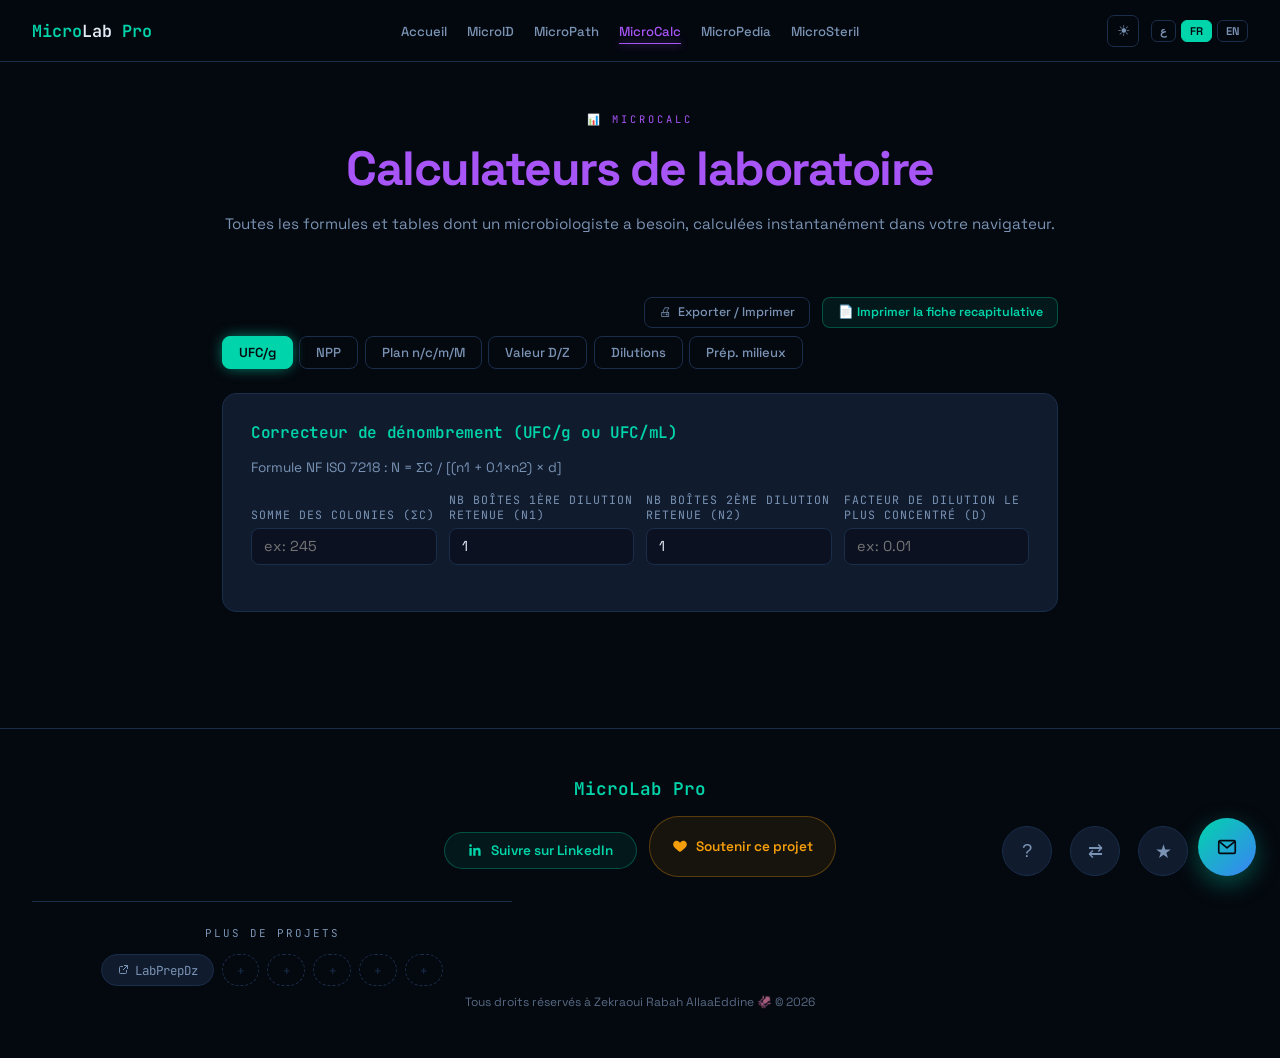
==== tools/microcalc.html @ 5af43908 "Add files via upload" ====
<!DOCTYPE html>
<html lang="fr" dir="ltr">
<head>
<meta charset="UTF-8"/>
<meta name="viewport" content="width=device-width, initial-scale=1.0"/>
<title>MicroCalc : Calculateurs de laboratoire microbiologie (UFC, NPP, D/Z)</title>
<meta name="description" content="Calculateurs gratuits pour microbiologistes : correcteur UFC/g, table NPP, plan d'echantillonnage n/c/m/M, valeur D et Z, series de dilutions, preparation de milieux et molarite."/>
<link rel="canonical" href="https://YOURDOMAIN.com/tools/microcalc.html"/>
<meta property="og:type" content="website"/>
<meta property="og:title" content="MicroCalc : Calculateurs de laboratoire"/>
<meta property="og:description" content="Toutes les formules et tables dont un microbiologiste a besoin, calculees instantanement."/>
<meta property="og:url" content="https://YOURDOMAIN.com/tools/microcalc.html"/>
<meta property="og:image" content="https://YOURDOMAIN.com/og-image.png"/>
<script type="application/ld+json">
{
  "@context": "https://schema.org",
  "@type": "WebApplication",
  "name": "MicroCalc",
  "url": "https://YOURDOMAIN.com/tools/microcalc.html",
  "description": "Suite de calculateurs pour la microbiologie et le controle qualite de laboratoire.",
  "applicationCategory": "EducationalApplication",
  "isPartOf": { "@type": "WebSite", "name": "MicroLab Pro", "url": "https://YOURDOMAIN.com/" }
}
</script>
<link rel="preconnect" href="https://fonts.googleapis.com"/>
<link rel="icon" type="image/x-icon" href="../favicon.ico"/>
<link rel="icon" type="image/png" sizes="32x32" href="../favicon-32x32.png"/>
<link rel="icon" type="image/png" sizes="16x16" href="../favicon-16x16.png"/>
<link rel="apple-touch-icon" sizes="180x180" href="../apple-touch-icon.png"/>
<link rel="manifest" href="../site.webmanifest"/>
<meta name="theme-color" content="#04080f"/>
<link href="https://fonts.googleapis.com/css2?family=Space+Grotesk:wght@300;400;500;600;700&family=JetBrains+Mono:wght@400;600&display=swap" rel="stylesheet"/>
<link rel="stylesheet" href="../style.css"/>
</head>
<body>

<div class="loader-screen" id="loaderScreen">
  <div class="loader-mascot">🦑</div>
  <div class="loader-bar"><div class="loader-bar-fill"></div></div>
  <div class="loader-text" data-i18n="loading_text">Chargement de la boite a outils</div>
</div>

<nav>
  <a class="nav-logo" href="../index.html">Micro<span>Lab</span> Pro</a>
  <ul class="nav-links">
    <li><a href="../index.html" data-i18n="nav_home">Accueil</a></li>
    <li><a href="microid.html" data-i18n="nav_microid">MicroID</a></li>
    <li><a href="micropath.html" data-i18n="nav_micropath">MicroPath</a></li>
    <li><a href="microcalc.html" style="color:var(--accent3)" data-i18n="nav_microcalc">MicroCalc</a></li>
    <li><a href="micropedia.html" data-i18n="nav_micropedia">MicroPedia</a></li>
    <li><a href="microsteril.html" data-i18n="nav_microsteril">MicroSteril</a></li>
  </ul>
  <div class="nav-right">
    <div class="lang-switcher">
      <button class="lang-btn" data-lang="ar" onclick="setLang('ar')">ع</button>
      <button class="lang-btn" data-lang="fr" onclick="setLang('fr')">FR</button>
      <button class="lang-btn" data-lang="en" onclick="setLang('en')">EN</button>
    </div>
  </div>
  <button class="hamburger" onclick="toggleMenu()">&#9776;</button>
</nav>
<div class="mobile-menu" id="mobileMenu">
  <a href="../index.html" data-i18n="nav_home">Accueil</a>
  <a href="microid.html" data-i18n="nav_microid">MicroID</a>
  <a href="micropath.html" data-i18n="nav_micropath">MicroPath</a>
  <a href="microcalc.html" data-i18n="nav_microcalc">MicroCalc</a>
  <a href="micropedia.html" data-i18n="nav_micropedia">MicroPedia</a>
  <a href="microsteril.html" data-i18n="nav_microsteril">MicroSteril</a>
  <div class="lang-switcher" style="margin-top:1rem;">
    <button class="lang-btn" data-lang="ar" onclick="setLang('ar');toggleMenu()">ع</button>
    <button class="lang-btn" data-lang="fr" onclick="setLang('fr');toggleMenu()">FR</button>
    <button class="lang-btn" data-lang="en" onclick="setLang('en');toggleMenu()">EN</button>
  </div>
</div>
</div>

<div class="tool-page-header">
  <div class="tool-page-eyebrow" style="color:var(--accent3)"><span data-i18n="microcalc_eyebrow">📊 MicroCalc</span></div>
  <h1 class="tool-page-title" style="color:var(--accent3)" data-i18n="microcalc_title">Calculateurs de laboratoire</h1>
  <p class="tool-page-sub" data-i18n="microcalc_sub">Toutes les formules et tables dont un microbiologiste a besoin, calculées instantanement dans votre navigateur.</p>
</div>

<div class="print-header">
  <strong>MicroLab Pro</strong> &middot; <span id="printDate"></span>
</div>
<div class="tool-page-body">
  <div style="text-align:right; margin-bottom:0.5rem;">
    <button class="export-btn" onclick="printResult()">🖨 <span data-i18n="export_print">Exporter / Imprimer</span></button>
  </div>
  <div class="tabs">
    <button class="tab-btn active" onclick="switchTab('cfu')" data-i18n="mc_tab_cfu">UFC/g</button>
    <button class="tab-btn" onclick="switchTab('mpn')" data-i18n="mc_tab_mpn">NPP</button>
    <button class="tab-btn" onclick="switchTab('sampling')" data-i18n="mc_tab_plan">Plan n/c/m/M</button>
    <button class="tab-btn" onclick="switchTab('dvalue')" data-i18n="mc_tab_dz">Valeur D/Z</button>
    <button class="tab-btn" onclick="switchTab('dilution')" data-i18n="mc_tab_dil">Dilutions</button>
    <button class="tab-btn" onclick="switchTab('media')" data-i18n="mc_tab_media">Prep. milieux</button>
  </div>

  <!-- CFU CORRECTOR -->
  <div class="tab-content active" id="tab-cfu">
    <div class="calc-card">
      <h3 data-i18n="mc_cfu_h3">Correcteur de dénombrement (UFC/g ou UFC/mL)</h3>
      <p style="color:var(--muted); font-size:0.85rem; margin-bottom:1rem;" data-i18n="mc_cfu_formula">Formule NF ISO 7218 : N = ΣC / [(n1 + 0.1×n2) × d]</p>
      <div class="field-row">
        <div class="field"><label data-i18n="mc_cfu_sum">Somme des colonies (ΣC)</label><input type="number" id="cfuSum" placeholder="ex: 245" oninput="calcCFU()"/></div>
        <div class="field"><label data-i18n="mc_cfu_n1">Nb boîtes 1ère dilution retenue (n1)</label><input type="number" id="cfuN1" value="1" oninput="calcCFU()"/></div>
        <div class="field"><label data-i18n="mc_cfu_n2">Nb boîtes 2ème dilution retenue (n2)</label><input type="number" id="cfuN2" value="1" oninput="calcCFU()"/></div>
        <div class="field"><label data-i18n="mc_cfu_d">Facteur de dilution le plus concentré (d)</label><input type="number" id="cfuD" placeholder="ex: 0.01" step="any" oninput="calcCFU()"/></div>
      </div>
      <div class="result-box" id="cfuResult">
        <div class="result-label" data-i18n="mc_cfu_result">Résultat</div>
        <div class="result-value" id="cfuValue"></div>
        <div class="result-sub" id="cfuSub"></div>
      </div>
    </div>
  </div>

  <!-- MPN -->
  <div class="tab-content" id="tab-mpn">
    <div class="calc-card">
      <h3 data-i18n="mc_mpn_h3">Table du Nombre le Plus Probable (NPP)</h3>
      <p style="color:var(--muted); font-size:0.85rem; margin-bottom:1rem;" data-i18n="mc_mpn_desc">Méthode à 3 tubes par dilution.</p>
      <div class="field-row">
        <div class="field"><label data-i18n="mc_mpn_a">Positifs 1ère dilution (/3)</label>
          <select id="mpnA"><option>0</option><option>1</option><option>2</option><option>3</option></select>
        </div>
        <div class="field"><label data-i18n="mc_mpn_b">Positifs 2ème dilution (/3)</label>
          <select id="mpnB"><option>0</option><option>1</option><option>2</option><option>3</option></select>
        </div>
        <div class="field"><label data-i18n="mc_mpn_c">Positifs 3ème dilution (/3)</label>
          <select id="mpnC"><option>0</option><option>1</option><option>2</option><option>3</option></select>
        </div>
        <button class="btn-calc" onclick="calcMPN()" data-i18n="mc_mpn_calc">Calculer</button>
      </div>
      <div class="result-box" id="mpnResult">
        <div class="result-label" data-i18n="mc_mpn_result">NPP / 100mL (ou g)</div>
        <div class="result-value" id="mpnValue"></div>
        <div class="result-sub" id="mpnSub"></div>
      </div>
    </div>
  </div>

  <!-- SAMPLING PLAN -->
  <div class="tab-content" id="tab-sampling">
    <div class="calc-card">
      <h3 data-i18n="mc_plan_h3">Générateur de plan d'échantillonnage (n, c, m, M)</h3>
      <p style="color:var(--muted); font-size:0.85rem; margin-bottom:1rem;" data-i18n="mc_plan_desc">Selon Codex Alimentarius / ISO 2859.</p>
      <div class="field-row">
        <div class="field">
          <label data-i18n="mc_plan_class">Classe de danger</label>
          <select id="planClass" onchange="calcPlan()">
            <option value="1" data-i18n="mc_plan_c1">Classe 1 : Pas de danger direct pour la santé (n=5, c=3)</option>
            <option value="2" data-i18n="mc_plan_c2">Classe 2 : Danger indirect faible (n=5, c=2)</option>
            <option value="3" data-i18n="mc_plan_c3">Classe 3 : Danger indirect modéré (n=5, c=1)</option>
            <option value="4" data-i18n="mc_plan_c4">Classe 4 : Danger modéré, propagation limitée (n=5, c=0)</option>
            <option value="5" data-i18n="mc_plan_c5">Classe 5 : Danger sévère (n=10, c=0)</option>
            <option value="6" data-i18n="mc_plan_c6">Classe 6 : Danger sévère, pathogène strict (n=15, c=0)</option>
          </select>
        </div>
        <div class="field">
          <label data-i18n="mc_plan_m">m (UFC/g, seuil acceptable)</label>
          <input type="number" id="planM" placeholder="ex: 100" oninput="calcPlan()"/>
        </div>
        <div class="field">
          <label data-i18n="mc_plan_cap">M (UFC/g, seuil rejet)</label>
          <input type="number" id="planCap" placeholder="ex: 1000" oninput="calcPlan()"/>
        </div>
      </div>
      <div class="result-box show" id="planResult" style="display:block">
        <div style="display:grid; grid-template-columns:repeat(4,1fr); gap:1rem; text-align:center;">
          <div><div class="result-label">n</div><div class="result-value" id="planN">5</div><div class="result-sub" data-i18n="mc_plan_samples">échantillons</div></div>
          <div><div class="result-label">c</div><div class="result-value" id="planC">3</div><div class="result-sub" data-i18n="mc_plan_tolerance">tolérance</div></div>
          <div><div class="result-label">m</div><div class="result-value" id="planMOut">-</div><div class="result-sub" data-i18n="mc_plan_ufc">UFC/g</div></div>
          <div><div class="result-label">M</div><div class="result-value" id="planMax">-</div><div class="result-sub" data-i18n="mc_plan_ufc">UFC/g</div></div>
        </div>
        <div class="result-sub" style="margin-top:1rem;" id="planExplain"></div>
      </div>
    </div>
  </div>

  <!-- D/Z VALUE -->
  <div class="tab-content" id="tab-dvalue">
    <div class="calc-card">
      <h3 data-i18n="mc_dz_h3a">Valeur D (temps de réduction décimale)</h3>
      <p style="color:var(--muted); font-size:0.85rem; margin-bottom:1rem;" data-i18n="mc_dz_formula_d">D = t / log(N0/N)</p>
      <div class="field-row">
        <div class="field"><label data-i18n="mc_dz_n0">Population initiale N0 (UFC/mL)</label><input type="number" id="dN0" placeholder="ex: 1000000" oninput="calcD()"/></div>
        <div class="field"><label data-i18n="mc_dz_n">Population finale N (UFC/mL)</label><input type="number" id="dN" placeholder="ex: 1000" oninput="calcD()"/></div>
        <div class="field"><label data-i18n="mc_dz_t">Temps de traitement t (min)</label><input type="number" id="dT" placeholder="ex: 15" oninput="calcD()"/></div>
      </div>
      <div class="result-box" id="dResult">
        <div class="result-label" data-i18n="mc_dz_result_d">Valeur D</div>
        <div class="result-value" id="dValue"></div>
        <div class="result-sub" id="dSub"></div>
      </div>
    </div>
    <div class="calc-card">
      <h3 data-i18n="mc_dz_h3b">Valeur Z (sensibilité thermique)</h3>
      <p style="color:var(--muted); font-size:0.85rem; margin-bottom:1rem;" data-i18n="mc_dz_formula_z">Z = (T2 - T1) / (log D1 - log D2)</p>
      <div class="field-row">
        <div class="field"><label data-i18n="mc_dz_t1">Température T1 (°C)</label><input type="number" id="zT1" placeholder="ex: 100" oninput="calcZ()"/></div>
        <div class="field"><label data-i18n="mc_dz_d1">D1 (min)</label><input type="number" id="zD1" placeholder="ex: 10" oninput="calcZ()"/></div>
        <div class="field"><label data-i18n="mc_dz_t2">Température T2 (°C)</label><input type="number" id="zT2" placeholder="ex: 110" oninput="calcZ()"/></div>
        <div class="field"><label data-i18n="mc_dz_d2">D2 (min)</label><input type="number" id="zD2" placeholder="ex: 1" oninput="calcZ()"/></div>
      </div>
      <div class="result-box" id="zResult">
        <div class="result-label" data-i18n="mc_dz_result_z">Valeur Z</div>
        <div class="result-value" id="zValue"></div>
        <div class="result-sub" data-i18n="mc_dz_z_sub">°C nécessaires pour diviser D par 10</div>
      </div>
    </div>
  </div>

  <!-- DILUTION SERIES -->
  <div class="tab-content" id="tab-dilution">
    <div class="calc-card">
      <h3 data-i18n="mc_dil_h3">Planificateur de série de dilutions décimales</h3>
      <div class="field-row">
        <div class="field"><label data-i18n="mc_dil_sample">Volume échantillon initial (mL ou g)</label><input type="number" id="dilSample" value="1" oninput="calcDilution()"/></div>
        <div class="field"><label data-i18n="mc_dil_diluent">Volume diluant par tube (mL)</label><input type="number" id="dilDiluent" value="9" oninput="calcDilution()"/></div>
        <div class="field"><label data-i18n="mc_dil_count">Nombre de dilutions</label><input type="number" id="dilCount" value="6" min="1" max="10" oninput="calcDilution()"/></div>
      </div>
      <div class="result-box show" id="dilResult" style="display:block"></div>
    </div>
  </div>

  <!-- MEDIA PREP -->
  <div class="tab-content" id="tab-media">
    <div class="calc-card">
      <h3 data-i18n="mc_mp_h3">Calculateur de préparation de milieux de culture</h3>
      <div class="field-row">
        <div class="field"><label data-i18n="mc_mp_conc">Concentration indiquée (g/L)</label><input type="number" id="mpConc" placeholder="ex: 65" oninput="calcMediaPrep()"/></div>
        <div class="field"><label data-i18n="mc_mp_vol">Volume à préparer (mL)</label><input type="number" id="mpVol" placeholder="ex: 500" oninput="calcMediaPrep()"/></div>
      </div>
      <div class="result-box" id="mpResult">
        <div class="result-label" data-i18n="mc_mp_result">Masse à peser</div>
        <div class="result-value" id="mpValue"></div>
        <div class="result-sub" id="mpSub"></div>
      </div>
    </div>
    <div class="calc-card">
      <h3 data-i18n="mc_mol_h3">Calculateur de molarité</h3>
      <p style="color:var(--muted); font-size:0.85rem; margin-bottom:1rem;" data-i18n="mc_mol_formula">Masse (g) = Molarité (mol/L) × Volume (L) × Masse molaire (g/mol)</p>
      <div class="field-row">
        <div class="field"><label data-i18n="mc_mol_m">Molarité souhaitée (mol/L)</label><input type="number" id="molM" step="any" placeholder="ex: 0.1" oninput="calcMolarity()"/></div>
        <div class="field"><label data-i18n="mc_mol_v">Volume (mL)</label><input type="number" id="molV" placeholder="ex: 1000" oninput="calcMolarity()"/></div>
        <div class="field"><label data-i18n="mc_mol_mm">Masse molaire (g/mol)</label><input type="number" id="molMM" placeholder="ex: 58.44 (NaCl)" oninput="calcMolarity()"/></div>
      </div>
      <div class="result-box" id="molResult">
        <div class="result-label" data-i18n="mc_mol_result">Masse à peser</div>
        <div class="result-value" id="molValue"></div>
      </div>
    </div>
  </div>

</div>

<footer>
  <span class="footer-logo">MicroLab Pro</span>
  <a class="footer-social" href="https://www.linkedin.com/in/zekraouirabahallaaeddine" target="_blank" rel="noopener">
    <svg viewBox="0 0 24 24"><path d="M20.45 20.45h-3.56v-5.57c0-1.33-.03-3.04-1.85-3.04-1.85 0-2.14 1.45-2.14 2.94v5.67H9.34V9h3.41v1.56h.05c.48-.9 1.64-1.85 3.38-1.85 3.6 0 4.27 2.37 4.27 5.46v6.28zM5.34 7.43a2.06 2.06 0 1 1 0-4.12 2.06 2.06 0 0 1 0 4.12zM7.12 20.45H3.56V9h3.56v11.45z"/></svg>
    <span data-i18n="follow_link">Suivre sur LinkedIn</span>
  </a>
  <p class="footer-copy" data-i18n="copyright">Tous droits reserves a Zekraoui Rabah AllaaEddine 🦑 © 2026</p>
</footer>

<script src="../lang.js"></script>
<script src="../inquiry.js"></script>
<script src="../widgets.js"></script>
<script>
function toggleMenu(){ document.getElementById('mobileMenu').classList.toggle('open'); }
function switchTab(id){
  const ids=['cfu','mpn','sampling','dvalue','dilution','media'];
  document.querySelectorAll('.tab-btn').forEach((b,i)=>b.classList.toggle('active', ids[i]===id));
  document.querySelectorAll('.tab-content').forEach(t=>t.classList.toggle('active', t.id==='tab-'+id));
}

// ── CFU CORRECTOR ──
function calcCFU(){
  const sum=+document.getElementById('cfuSum').value;
  const n1=+document.getElementById('cfuN1').value;
  const n2=+document.getElementById('cfuN2').value;
  const d=+document.getElementById('cfuD').value;
  const box=document.getElementById('cfuResult');
  const t = LANG[currentLang || 'fr'];
  if(!sum||!d||(!n1&&!n2)){ box.classList.remove('show'); return; }
  const N = sum / ((n1 + 0.1*n2) * d);
  box.classList.add('show');
  document.getElementById('cfuValue').textContent = N.toExponential(2).replace('e+','×10^') + ' UFC/g';
  document.getElementById('cfuSub').textContent = t.mc_cfu_raw.replace('{n}', Math.round(N).toLocaleString());
}

// ── MPN TABLE (standard 3-tube, McCrady simplified subset) ──
const MPN_TABLE = {
  '0-0-0':0,'0-0-1':3,'0-1-0':3,'1-0-0':4,'1-0-1':7,'1-1-0':7,'1-1-1':11,'1-2-0':11,
  '2-0-0':9,'2-0-1':14,'2-1-0':15,'2-1-1':20,'2-2-0':21,'2-2-1':28,'2-3-0':29,
  '3-0-0':23,'3-0-1':39,'3-0-2':64,'3-1-0':43,'3-1-1':75,'3-1-2':120,
  '3-2-0':93,'3-2-1':150,'3-2-2':210,'3-3-0':240,'3-3-1':460,'3-3-2':1100,'3-3-3':1100
};
function calcMPN(){
  const a=document.getElementById('mpnA').value;
  const b=document.getElementById('mpnB').value;
  const c=document.getElementById('mpnC').value;
  const key = `${a}-${b}-${c}`;
  const val = MPN_TABLE[key];
  const box=document.getElementById('mpnResult');
  const t = LANG[currentLang || 'fr'];
  box.classList.add('show');
  if(val===undefined){
    document.getElementById('mpnValue').textContent = t.mc_mpn_offtable;
    document.getElementById('mpnSub').textContent = t.mc_mpn_offtable_sub;
  } else {
    document.getElementById('mpnValue').textContent = val + ' /100mL';
    document.getElementById('mpnSub').textContent = t.mc_mpn_combo_sub.replace('{key}', key);
  }
}

// ── SAMPLING PLAN ──
const PLAN_TABLE = {
  '1':{n:5,c:3}, '2':{n:5,c:2}, '3':{n:5,c:1}, '4':{n:5,c:0}, '5':{n:10,c:0}, '6':{n:15,c:0}
};
function calcPlan(){
  const cls = document.getElementById('planClass').value;
  const m = document.getElementById('planM').value;
  const M = document.getElementById('planCap').value;
  const p = PLAN_TABLE[cls];
  const t = LANG[currentLang || 'fr'];
  document.getElementById('planN').textContent = p.n;
  document.getElementById('planC').textContent = p.c;
  document.getElementById('planMOut').textContent = m || '-';
  document.getElementById('planMax').textContent = M || '-';
  document.getElementById('planExplain').textContent = t.mc_plan_explain.replace('{n}',p.n).replace('{c}',p.c);
}

// ── D VALUE ──
function calcD(){
  const N0=+document.getElementById('dN0').value;
  const N=+document.getElementById('dN').value;
  const t=+document.getElementById('dT').value;
  const box=document.getElementById('dResult');
  const tr = LANG[currentLang || 'fr'];
  if(!N0||!N||!t||N0<=N){ box.classList.remove('show'); return; }
  const D = t / (Math.log10(N0/N));
  box.classList.add('show');
  document.getElementById('dValue').textContent = D.toFixed(2) + ' min';
  document.getElementById('dSub').textContent = tr.mc_dz_d_sub;
}
function calcZ(){
  const T1=+document.getElementById('zT1').value;
  const D1=+document.getElementById('zD1').value;
  const T2=+document.getElementById('zT2').value;
  const D2=+document.getElementById('zD2').value;
  const box=document.getElementById('zResult');
  if(!T1||!T2||!D1||!D2||T1===T2){ box.classList.remove('show'); return; }
  const Z = Math.abs(T2-T1) / Math.abs(Math.log10(D1)-Math.log10(D2));
  box.classList.add('show');
  document.getElementById('zValue').textContent = Z.toFixed(2) + ' °C';
}

// ── DILUTION SERIES ──
function calcDilution(){
  const sample=+document.getElementById('dilSample').value;
  const diluent=+document.getElementById('dilDiluent').value;
  const count=+document.getElementById('dilCount').value;
  const box=document.getElementById('dilResult');
  const t = LANG[currentLang || 'fr'];
  if(!sample||!diluent||!count){ box.innerHTML=''; return; }
  const factor = sample/(sample+diluent);
  let rows='';
  let cumFactor = 1;
  for(let i=1;i<=count;i++){
    cumFactor *= factor;
    rows += `<div style="display:flex;justify-content:space-between;padding:0.4rem 0;border-bottom:1px solid var(--border);font-size:0.85rem;">
      <span>${t.mc_dil_tube_label.replace('{i}',i).replace('{i}',i)}</span>
      <span style="font-family:var(--mono);color:var(--accent3)">${sample}mL + ${diluent}mL</span>
      <span style="color:var(--muted)">${t.mc_dil_factor_label.replace('{f}', cumFactor.toExponential(1))}</span>
    </div>`;
  }
  box.innerHTML = `<div class="result-label">${t.mc_dil_series_label}</div>${rows}`;
}

// ── MEDIA PREP ──
function calcMediaPrep(){
  const conc=+document.getElementById('mpConc').value;
  const vol=+document.getElementById('mpVol').value;
  const box=document.getElementById('mpResult');
  const t = LANG[currentLang || 'fr'];
  if(!conc||!vol){ box.classList.remove('show'); return; }
  const mass = (conc*vol)/1000;
  box.classList.add('show');
  document.getElementById('mpValue').textContent = mass.toFixed(2) + ' g';
  document.getElementById('mpSub').textContent = t.mc_mp_result_sub.replace('{vol}',vol).replace('{conc}',conc).replace('{mass}',mass.toFixed(2));
}
function calcMolarity(){
  const M=+document.getElementById('molM').value;
  const V=+document.getElementById('molV').value;
  const MM=+document.getElementById('molMM').value;
  const box=document.getElementById('molResult');
  if(!M||!V||!MM){ box.classList.remove('show'); return; }
  const mass = M * (V/1000) * MM;
  box.classList.add('show');
  document.getElementById('molValue').textContent = mass.toFixed(3) + ' g';
}

// init sampling plan default
window.addEventListener('load', ()=>{
  initLang(); calcPlan(); calcDilution();
  const loader = document.getElementById('loaderScreen');
  setTimeout(() => { loader.classList.add('hidden'); setTimeout(() => loader.remove(), 600); }, 500);
  window.CHEATSHEET_DATA = {
    title: 'MicroCalc Cheat Sheet',
    sections: [
      { heading: 'Sampling plan classes (n, c, m, M)', headers: ['Class','n','c','Description'],
        rows: [
          ['1','5','3','No direct health hazard'],
          ['2','5','2','Low indirect hazard'],
          ['3','5','1','Moderate indirect hazard'],
          ['4','5','0','Moderate hazard, limited spread'],
          ['5','10','0','Severe hazard'],
          ['6','15','0','Severe hazard, strict pathogen']
        ]
      },
      { heading: 'Key formulas', headers: ['Calculation','Formula'],
        rows: [
          ['CFU/g (ISO 7218)','N = &Sigma;C / [(n1 + 0.1&times;n2) &times; d]'],
          ['D-value','D = t / log(N0/N)'],
          ['Z-value','Z = (T2 - T1) / (log D1 - log D2)'],
          ['Molarity','Mass (g) = Molarity (mol/L) &times; Volume (L) &times; Molar mass (g/mol)']
        ]
      },
      { heading: 'MPN table (3-tube method, selected values)', headers: ['Positive tubes (a-b-c)','MPN/100mL'],
        rows: [['0-0-0','0'],['1-0-0','4'],['2-0-0','9'],['3-0-0','23'],['3-1-0','43'],['3-2-0','93'],['3-3-0','240'],['3-3-3','1100']]
      }
    ]
  };
  injectCheatSheetButton('.tool-page-body > div:first-child');
});
window.addEventListener('langchange', () => {
  calcCFU(); calcMPN(); calcPlan(); calcD(); calcDilution(); calcMediaPrep();
});
</script>
</body>
</html>
---- style.css ----
:root {
  --bg: #04080f;
  --surface: #0b1120;
  --card: #101b2e;
  --border: #1a2d4a;
  --accent: #00d4aa;
  --accent2: #3b82f6;
  --accent3: #a855f7;
  --accent4: #f59e0b;
  --text: #e2eaf4;
  --muted: #7a93b4;
  --font: 'Space Grotesk', sans-serif;
  --mono: 'JetBrains Mono', monospace;
  --nav-bg: rgba(4,8,15,0.9);
}
html[data-theme="light"] {
  --bg: #f4f7fb;
  --surface: #ffffff;
  --card: #ffffff;
  --border: #dde4ee;
  --accent: #009e82;
  --accent2: #2563eb;
  --accent3: #9333ea;
  --accent4: #d97706;
  --text: #16202e;
  --muted: #5c6b80;
  --nav-bg: rgba(244,247,251,0.9);
}
html[data-theme="light"] body { background: var(--bg); }
html[data-theme="light"] .card, html[data-theme="light"] .tool-card,
html[data-theme="light"] .calc-card, html[data-theme="light"] .qcm-card,
html[data-theme="light"] .tree-step, html[data-theme="light"] .result-organism {
  box-shadow: 0 2px 10px rgba(20,30,50,0.06);
}
html[data-theme="light"] .grid-bg { opacity: 0.03; }
html[data-theme="light"] .hero::before {
  background:
    radial-gradient(ellipse 80% 60% at 50% 0%, rgba(0,158,130,0.07) 0%, transparent 65%),
    radial-gradient(ellipse 50% 40% at 80% 50%, rgba(37,99,235,0.05) 0%, transparent 60%);
}
body, .loader-screen, .card, .tool-card, .calc-card, nav, footer, .inquiry-panel, .favorites-panel, .converter-panel {
  transition: background-color 0.35s ease, color 0.35s ease, border-color 0.35s ease;
}
*, *::before, *::after { box-sizing: border-box; margin: 0; padding: 0; }
html { scroll-behavior: smooth; }
a, button, input, select, textarea, .tool-card, .feature-pill, .spec-row, .path-chip,
.tab-btn, .tree-btn, .qcm-opt, .ref-table tr, .lang-btn, .btn-reset {
  transition: color 0.22s ease, background-color 0.22s ease, border-color 0.22s ease,
              transform 0.22s cubic-bezier(.2,.8,.2,1), box-shadow 0.22s ease, opacity 0.22s ease;
}
body {
  background: var(--bg);
  color: var(--text);
  font-family: var(--font);
  min-height: 100vh;
  overflow-x: hidden;
}

/* NAV */
nav {
  position: fixed; top: 0; left: 0; right: 0; z-index: 100;
  background: var(--nav-bg);
  backdrop-filter: blur(14px);
  border-bottom: 1px solid var(--border);
  padding: 0 2rem;
  height: 62px;
  display: flex; align-items: center; justify-content: space-between;
  gap: 1rem;
}
.nav-logo {
  font-family: var(--mono);
  font-size: 1.05rem;
  font-weight: 600;
  color: var(--accent);
  text-decoration: none;
  white-space: nowrap;
  flex-shrink: 0;
}
.nav-logo span { color: var(--text); }
.nav-links {
  display: flex; gap: 1.25rem; list-style: none;
  flex: 1; justify-content: center;
}
.nav-links a {
  color: var(--muted);
  text-decoration: none;
  font-size: 0.82rem;
  font-weight: 500;
  white-space: nowrap;
  position: relative;
  padding-bottom: 2px;
}
.nav-links a::after {
  content: '';
  position: absolute; left: 0; bottom: -2px;
  width: 0; height: 1.5px;
  background: currentColor;
  box-shadow: 0 0 8px currentColor;
  transition: width 0.25s ease;
}
.nav-links a:hover { color: var(--accent); }
.nav-links a[style*="color"]::after { width: 100%; }
.nav-links a:hover::after { width: 100%; }
.nav-right { display: flex; align-items: center; gap: 0.75rem; flex-shrink: 0; }
.nav-badge {
  background: rgba(0,212,170,0.12);
  color: var(--accent);
  border: 1px solid rgba(0,212,170,0.3);
  font-size: 0.65rem;
  font-weight: 700;
  padding: 3px 10px;
  border-radius: 20px;
  font-family: var(--mono);
  white-space: nowrap;
}

/* LANG SWITCHER */
.lang-switcher { display: flex; gap: 0.3rem; }
.lang-btn {
  background: transparent;
  border: 1px solid var(--border);
  color: var(--muted);
  font-size: 0.7rem;
  font-weight: 600;
  padding: 3px 8px;
  border-radius: 6px;
  cursor: pointer;
  font-family: var(--font);
  transition: all 0.2s;
}
.lang-btn:hover { border-color: var(--accent); color: var(--accent); }
.lang-btn.active { background: var(--accent); border-color: var(--accent); color: var(--bg); }

/* HAMBURGER */
.hamburger {
  display: none;
  background: none; border: 1px solid var(--border);
  color: var(--text); font-size: 1.1rem;
  width: 36px; height: 36px;
  border-radius: 6px; cursor: pointer;
  align-items: center; justify-content: center;
  flex-shrink: 0;
}

/* MOBILE MENU */
.mobile-menu {
  display: none;
  flex-direction: column;
  position: fixed; top: 62px; left: 0; right: 0; z-index: 99;
  background: var(--surface);
  border-bottom: 1px solid var(--border);
  padding: 1.5rem 2rem;
  gap: 1rem;
}
.mobile-menu.open { display: flex; }
.mobile-menu a {
  color: var(--text); text-decoration: none;
  font-size: 1rem; font-weight: 500;
  padding: 0.4rem 0;
  border-bottom: 1px solid var(--border);
}

/* HERO */
.hero {
  min-height: 100vh;
  display: flex; flex-direction: column;
  align-items: center; justify-content: center;
  text-align: center;
  padding: 6rem 2rem 4rem;
  position: relative; overflow: hidden;
}
.hero::before {
  content: '';
  position: absolute; inset: 0;
  background:
    radial-gradient(ellipse 80% 60% at 50% 0%, rgba(0,212,170,0.09) 0%, transparent 65%),
    radial-gradient(ellipse 50% 40% at 80% 50%, rgba(59,130,246,0.06) 0%, transparent 60%);
  pointer-events: none;
}
.grid-bg {
  position: absolute; inset: 0; pointer-events: none; opacity: 0.05;
  background-image:
    linear-gradient(rgba(255,255,255,0.5) 1px, transparent 1px),
    linear-gradient(90deg, rgba(255,255,255,0.5) 1px, transparent 1px);
  background-size: 120px 120px;
  mask-image: radial-gradient(ellipse 70% 60% at 50% 30%, black 0%, transparent 75%);
  -webkit-mask-image: radial-gradient(ellipse 70% 60% at 50% 30%, black 0%, transparent 75%);
}
@media (max-width: 860px) {
  .grid-bg { background-size: 60px 60px; opacity: 0.035; }
}
.hero-eyebrow {
  font-family: var(--mono);
  font-size: 0.72rem;
  color: var(--accent);
  letter-spacing: 3px;
  text-transform: uppercase;
  margin-bottom: 1.5rem;
  display: flex; align-items: center; gap: 0.75rem;
}
.hero-eyebrow::before, .hero-eyebrow::after {
  content: ''; width: 40px; height: 1px;
  background: var(--accent); opacity: 0.4;
}
.hero h1 {
  font-size: clamp(2.5rem, 5.5vw, 4.8rem);
  font-weight: 700;
  line-height: 1.07;
  letter-spacing: -2px;
  margin-bottom: 1.5rem;
}
.hero h1 .accent { color: var(--accent); position: relative; z-index: 1; }
.hero h1 .dim { color: #a8bdd6; font-weight: 400; position: relative; z-index: 1; }
.hero h1 { position: relative; z-index: 1; }
.hero-sub { position: relative; z-index: 1; }
.hero-stats { position: relative; z-index: 1; }
.hero-cta { position: relative; z-index: 1; }
.hero-eyebrow { position: relative; z-index: 1; }
.hero-sub {
  font-size: 1.05rem;
  color: var(--muted);
  max-width: 560px;
  line-height: 1.75;
  margin-bottom: 2.75rem;
}
.hero-stats {
  display: flex; gap: 2.5rem;
  margin-bottom: 3rem;
  flex-wrap: wrap; justify-content: center;
}
.stat { text-align: center; }
.stat-num {
  font-family: var(--mono);
  font-size: 1.9rem;
  font-weight: 600;
  color: var(--accent);
  display: block;
}
.stat-label {
  font-size: 0.72rem;
  color: var(--muted);
  text-transform: uppercase;
  letter-spacing: 1px;
}
.hero-cta { display: flex; gap: 1rem; flex-wrap: wrap; justify-content: center; }

/* BUTTONS */
.btn-primary {
  background: var(--accent);
  color: var(--bg);
  padding: 0.75rem 1.75rem;
  border-radius: 8px;
  font-weight: 600;
  font-size: 0.92rem;
  text-decoration: none;
  transition: opacity 0.2s, transform 0.2s;
  font-family: var(--font);
  display: inline-flex; align-items: center; gap: 0.4rem;
}
.btn-primary:hover { opacity: 0.92; transform: translateY(-2px); box-shadow: 0 8px 24px -4px var(--accent); }
.btn-ghost {
  border: 1px solid var(--border);
  color: var(--text);
  padding: 0.75rem 1.75rem;
  border-radius: 8px;
  font-weight: 500;
  font-size: 0.92rem;
  text-decoration: none;
  transition: border-color 0.2s, transform 0.2s;
}
.btn-ghost:hover { border-color: var(--accent); color: var(--accent); transform: translateY(-2px); }

/* TOOLS SECTION */
.tools-section {
  padding: 6rem 2rem;
  max-width: 1200px;
  margin: 0 auto;
}
.section-header { text-align: center; margin-bottom: 3.5rem; }
.section-eyebrow {
  font-family: var(--mono);
  font-size: 0.68rem;
  color: var(--accent);
  letter-spacing: 3px;
  text-transform: uppercase;
  margin-bottom: 0.75rem;
}
.section-title {
  font-size: clamp(1.7rem, 3vw, 2.5rem);
  font-weight: 700;
  letter-spacing: -1px;
  margin-bottom: 0.6rem;
}
.section-sub { color: var(--muted); font-size: 0.95rem; }

.tools-grid {
  display: grid;
  grid-template-columns: repeat(auto-fit, minmax(300px, 1fr));
  gap: 1.25rem;
}
.tool-card {
  background: var(--card);
  border: 1px solid var(--border);
  border-radius: 16px;
  padding: 1.75rem;
  text-decoration: none;
  color: inherit;
  display: flex; flex-direction: column;
  transition: border-color 0.25s, transform 0.25s, box-shadow 0.25s;
  position: relative; overflow: hidden;
}
.tool-card::before {
  content: '';
  position: absolute; top: 0; left: 0; right: 0; height: 2px;
  background: var(--card-accent);
  opacity: 0; transition: opacity 0.25s;
}
.tool-card:hover {
  border-color: var(--card-accent);
  transform: translateY(-6px);
  box-shadow: 0 20px 50px rgba(0,0,0,0.4), 0 0 0 1px var(--card-accent), 0 0 28px -6px var(--card-accent);
}
.tool-card:hover::before { opacity: 1; box-shadow: 0 0 12px 1px var(--card-accent); }
.tool-icon {
  width: 48px; height: 48px;
  border-radius: 10px;
  display: flex; align-items: center; justify-content: center;
  font-size: 1.4rem;
  margin-bottom: 1.1rem;
  background: rgba(255,255,255,0.03);
  border: 1px solid var(--border);
}
.tool-tag {
  font-family: var(--mono);
  font-size: 0.62rem;
  letter-spacing: 2px;
  text-transform: uppercase;
  color: var(--card-accent);
  margin-bottom: 0.4rem;
}
.tool-name {
  font-size: 1.2rem;
  font-weight: 700;
  margin-bottom: 0.5rem;
  letter-spacing: -0.5px;
}
.tool-desc {
  font-size: 0.88rem;
  color: var(--muted);
  line-height: 1.65;
  flex: 1;
  margin-bottom: 1.25rem;
}
.tool-features { display: flex; flex-wrap: wrap; gap: 0.35rem; }
.feature-pill {
  font-size: 0.67rem;
  padding: 2px 9px;
  border-radius: 20px;
  border: 1px solid var(--border);
  color: var(--muted);
  font-family: var(--mono);
  transition: border-color 0.3s ease, color 0.3s ease;
}
.tool-card:hover .feature-pill { border-color: var(--card-accent); color: var(--card-accent); }
.tool-arrow {
  position: absolute; top: 1.6rem; right: 1.6rem;
  color: var(--muted); font-size: 1.1rem;
  transition: transform 0.2s, color 0.2s;
}
.tool-card:hover .tool-arrow { transform: translate(3px,-3px); color: var(--card-accent); }

/* ABOUT */
.about-section {
  padding: 6rem 2rem;
  background: var(--surface);
  border-top: 1px solid var(--border);
  border-bottom: 1px solid var(--border);
}
.about-inner {
  max-width: 900px; margin: 0 auto;
  display: grid; grid-template-columns: 1fr 1fr;
  gap: 4rem; align-items: center;
}
.about-title { font-size: 1.9rem; font-weight: 700; letter-spacing: -1px; margin-bottom: 1rem; }
.about-text { color: var(--muted); line-height: 1.8; margin-bottom: 0.85rem; font-size: 0.92rem; }
.about-sig { font-family: var(--mono); font-size: 0.75rem; color: var(--accent); margin-top: 1.25rem; }
.about-specs { display: flex; flex-direction: column; gap: 0.75rem; }
.spec-row {
  display: flex; justify-content: space-between; align-items: center;
  padding: 0.65rem 1rem;
  background: var(--card);
  border-radius: 8px;
  border: 1px solid var(--border);
  font-size: 0.82rem;
}
.spec-row:hover { border-color: var(--accent); transform: translateX(3px); }
[dir="rtl"] .spec-row:hover { transform: translateX(-3px); }
.spec-key { color: var(--muted); font-family: var(--mono); font-size: 0.72rem; }
.spec-val { color: var(--accent); font-weight: 600; font-size: 0.8rem; }

/* FOOTER */
footer {
  padding: 3rem 2rem;
  text-align: center;
  border-top: 1px solid var(--border);
  color: var(--muted);
  font-size: 0.8rem;
}
.footer-logo {
  font-family: var(--mono);
  font-size: 1.1rem;
  color: var(--accent);
  margin-bottom: 0.75rem;
  display: block;
  font-weight: 600;
}
.footer-copy { margin-top: 0.5rem; font-size: 0.75rem; opacity: 0.7; }

/* SOCIAL FOLLOW LINK */
.footer-social {
  display: inline-flex; align-items: center; gap: 0.5rem;
  margin: 1rem 0 0.5rem;
  padding: 0.55rem 1.4rem;
  background: rgba(0,212,170,0.08);
  border: 1px solid rgba(0,212,170,0.3);
  border-radius: 30px;
  color: var(--accent);
  text-decoration: none;
  font-size: 0.85rem;
  font-weight: 600;
  transition: all 0.25s;
}
.footer-social:hover {
  background: rgba(0,212,170,0.16);
  border-color: var(--accent);
  transform: translateY(-2px);
  box-shadow: 0 8px 20px rgba(0,212,170,0.15);
}
.footer-social svg { width: 16px; height: 16px; fill: currentColor; }

/* FLOATING INQUIRY BUTTON */
.inquiry-fab {
  position: fixed;
  bottom: 24px; right: 24px;
  z-index: 200;
  width: 58px; height: 58px;
  border-radius: 50%;
  background: linear-gradient(135deg, var(--accent), var(--accent2));
  border: none;
  color: var(--bg);
  font-size: 1.5rem;
  cursor: pointer;
  display: flex; align-items: center; justify-content: center;
  box-shadow: 0 8px 24px rgba(0,212,170,0.35), 0 0 0 0 rgba(0,212,170,0.4);
  transition: transform 0.3s cubic-bezier(.34,1.56,.64,1), box-shadow 0.3s;
  animation: fabPulse 2.8s ease-in-out infinite;
}
.inquiry-fab svg { transition: transform 0.3s cubic-bezier(.34,1.56,.64,1); }
.inquiry-fab:hover { transform: scale(1.1); }
.inquiry-fab:hover svg { transform: scale(1.08); }
.inquiry-fab.open { transform: scale(1.02); }
.inquiry-fab.open:hover { transform: scale(1.1); }
@keyframes fabPulse {
  0%, 100% { box-shadow: 0 8px 24px rgba(0,212,170,0.35), 0 0 0 0 rgba(0,212,170,0.3); }
  50% { box-shadow: 0 8px 24px rgba(0,212,170,0.45), 0 0 0 10px rgba(0,212,170,0); }
}
[dir="rtl"] .inquiry-fab { right: auto; left: 24px; }

/* INQUIRY MODAL */
.inquiry-overlay {
  position: fixed; inset: 0; z-index: 199;
  background: rgba(4,8,15,0.75);
  backdrop-filter: blur(6px);
  display: flex; align-items: flex-end; justify-content: center;
  opacity: 0; pointer-events: none;
  transition: opacity 0.3s;
}
.inquiry-overlay.open { opacity: 1; pointer-events: auto; }
.inquiry-panel {
  width: 100%; max-width: 480px;
  background: var(--card);
  border: 1px solid var(--border);
  border-radius: 20px 20px 0 0;
  padding: 1.75rem 1.75rem 2rem;
  transform: translateY(100%);
  transition: transform 0.4s cubic-bezier(.16,1,.3,1);
  max-height: 85vh;
  overflow-y: auto;
}
@media (min-width: 640px) {
  .inquiry-overlay { align-items: center; }
  .inquiry-panel { border-radius: 20px; transform: translateY(24px) scale(0.96); opacity: 0; }
  .inquiry-overlay.open .inquiry-panel { opacity: 1; transform: translateY(0) scale(1); }
}
.inquiry-overlay.open .inquiry-panel { transform: translateY(0); }
.inquiry-header { display: flex; justify-content: space-between; align-items: flex-start; margin-bottom: 1.25rem; }
.inquiry-title { font-size: 1.3rem; font-weight: 700; letter-spacing: -0.5px; }
.inquiry-sub { color: var(--muted); font-size: 0.85rem; margin-top: 0.3rem; line-height: 1.5; }
.inquiry-close {
  background: transparent; border: 1px solid var(--border);
  color: var(--muted); width: 32px; height: 32px; border-radius: 8px;
  cursor: pointer; font-size: 1rem; flex-shrink: 0;
  transition: all 0.2s;
}
.inquiry-close:hover { border-color: var(--accent); color: var(--accent); }
.inquiry-field { margin-bottom: 1rem; }
.inquiry-field label {
  display: block; font-size: 0.72rem; color: var(--muted);
  text-transform: uppercase; letter-spacing: 1px;
  font-family: var(--mono); margin-bottom: 0.4rem;
}
.inquiry-field input, .inquiry-field select, .inquiry-field textarea {
  width: 100%; background: var(--surface); border: 1px solid var(--border);
  color: var(--text); padding: 0.65rem 0.85rem; border-radius: 8px;
  font-family: var(--font); font-size: 0.9rem; transition: border-color 0.2s;
  resize: vertical;
}
.inquiry-field input:focus, .inquiry-field select:focus, .inquiry-field textarea:focus { outline: none; border-color: var(--accent); }
.inquiry-submit {
  width: 100%; background: var(--accent); color: var(--bg);
  border: none; padding: 0.8rem; border-radius: 10px;
  font-weight: 700; font-size: 0.95rem; cursor: pointer;
  font-family: var(--font); transition: opacity 0.2s, transform 0.2s;
  margin-top: 0.5rem;
}
.inquiry-submit:hover { opacity: 0.88; transform: translateY(-1px); }
.inquiry-note { font-size: 0.72rem; color: var(--muted); text-align: center; margin-top: 0.75rem; line-height: 1.5; }

/* PRINT EXPORT BUTTON */
.export-btn {
  display: inline-flex; align-items: center; gap: 0.4rem;
  background: transparent; border: 1px solid var(--border);
  color: var(--muted); padding: 0.4rem 0.9rem;
  border-radius: 8px; cursor: pointer;
  font-family: var(--font); font-size: 0.78rem; font-weight: 500;
  margin-top: 0.75rem;
}
.export-btn:hover { border-color: var(--accent); color: var(--accent); transform: translateY(-1px); }
.export-btn svg { width: 14px; height: 14px; }

@media print {
  nav, .mobile-menu, .hamburger, .lang-switcher, .inquiry-fab, .inquiry-overlay,
  .tool-page-header .export-btn, .tabs, footer, .loader-screen, .btn-reset,
  .tree-options, .qcm-opt:not(.correct):not(.wrong) { display: none !important; }
  body { background: #fff !important; color: #000 !important; }
  .calc-card, .result-organism, .qcm-card {
    background: #fff !important; border: 1px solid #ccc !important;
    color: #000 !important; page-break-inside: avoid;
  }
  .result-box { background: #f0faf7 !important; border-color: #0a8 !important; }
  .result-value, .result-label, h1, h2, h3 { color: #000 !important; }
  .print-header { display: block !important; margin-bottom: 1.5rem; }
}
.print-header { display: none; }

/* FAVORITES / BOOKMARKS */
.fav-btn {
  position: absolute; top: 1.6rem; right: 1.6rem;
  background: transparent; border: none; cursor: pointer;
  font-size: 1.3rem; color: var(--muted);
  transition: color 0.2s ease, transform 0.2s ease;
  z-index: 2; line-height: 1;
}
.fav-btn:hover { transform: scale(1.15); }
.fav-btn.active { color: #f59e0b; }
[dir="rtl"] .fav-btn { right: auto; left: 1.6rem; }
.favorites-panel {
  position: fixed; top: 62px; z-index: 150;
  right: 24px; width: 320px; max-height: 70vh; overflow-y: auto;
  background: var(--card); border: 1px solid var(--border);
  border-radius: 14px; padding: 1.25rem;
  box-shadow: 0 20px 60px rgba(0,0,0,0.5);
  transform: translateY(-12px); opacity: 0; pointer-events: none;
  transition: opacity 0.25s ease, transform 0.25s ease;
}
.favorites-panel.open { transform: translateY(0); opacity: 1; pointer-events: auto; }
[dir="rtl"] .favorites-panel { right: auto; left: 24px; }
.favorites-header { display:flex; justify-content:space-between; align-items:center; margin-bottom: 0.9rem; }
.favorites-title { font-weight: 700; font-size: 0.95rem; }
.favorites-empty { color: var(--muted); font-size: 0.85rem; text-align: center; padding: 1.5rem 0; }
.fav-item {
  display: flex; justify-content: space-between; align-items: center;
  padding: 0.6rem 0.75rem; border-radius: 8px;
  background: var(--surface); border: 1px solid var(--border);
  margin-bottom: 0.5rem; font-size: 0.82rem;
}
.fav-item a { color: var(--text); text-decoration: none; flex: 1; }
.fav-item a:hover { color: var(--accent); }
.fav-item button { background: none; border: none; color: var(--muted); cursor: pointer; font-size: 0.9rem; padding: 0 0.3rem; }
.fav-item button:hover { color: #ef4444; }
.favorites-fab {
  position: fixed; bottom: 24px; right: 92px; z-index: 200;
  width: 50px; height: 50px; border-radius: 50%;
  background: var(--card); border: 1px solid var(--border);
  color: var(--muted); font-size: 1.2rem;
  display: flex; align-items: center; justify-content: center; cursor: pointer;
  transition: all 0.25s ease;
}
.favorites-fab:hover { border-color: #f59e0b; color: #f59e0b; transform: scale(1.08); box-shadow: 0 0 18px -4px #f59e0b; }
.favorites-fab .fav-count {
  position: absolute; top: -4px; right: -4px;
  background: #f59e0b; color: #04080f;
  font-size: 0.62rem; font-weight: 800;
  width: 17px; height: 17px; border-radius: 50%;
  display: flex; align-items: center; justify-content: center;
  font-family: var(--mono);
}
[dir="rtl"] .favorites-fab { right: auto; left: 92px; }
[dir="rtl"] .favorites-fab .fav-count { right: auto; left: -4px; }

/* UNIT CONVERTER WIDGET */
.converter-fab {
  position: fixed; bottom: 24px; right: 160px; z-index: 200;
  width: 50px; height: 50px; border-radius: 50%;
  background: var(--card); border: 1px solid var(--border);
  color: var(--muted); font-size: 1.15rem;
  display: flex; align-items: center; justify-content: center; cursor: pointer;
  transition: all 0.25s ease;
}
.converter-fab:hover { border-color: var(--accent3); color: var(--accent3); transform: scale(1.08); box-shadow: 0 0 18px -4px var(--accent3); }
[dir="rtl"] .converter-fab { right: auto; left: 160px; }
.converter-panel {
  position: fixed; bottom: 86px; right: 24px; z-index: 201;
  width: 320px; background: var(--card); border: 1px solid var(--border);
  border-radius: 14px; padding: 1.25rem;
  box-shadow: 0 20px 60px rgba(0,0,0,0.5);
  transform: translateY(12px) scale(0.97); opacity: 0; pointer-events: none;
  transition: opacity 0.25s ease, transform 0.25s ease;
}
.converter-panel.open { transform: translateY(0) scale(1); opacity: 1; pointer-events: auto; }
[dir="rtl"] .converter-panel { right: auto; left: 24px; }
.converter-tabs { display: flex; gap: 0.35rem; margin-bottom: 1rem; }
.converter-tab {
  flex: 1; background: transparent; border: 1px solid var(--border);
  color: var(--muted); padding: 0.4rem; border-radius: 7px;
  font-family: var(--font); font-size: 0.72rem; cursor: pointer;
}
.converter-tab.active { background: var(--accent3); border-color: var(--accent3); color: #fff; font-weight: 600; }
.converter-body input {
  width: 100%; background: var(--surface); border: 1px solid var(--border);
  color: var(--text); padding: 0.55rem 0.75rem; border-radius: 8px;
  font-family: var(--font); font-size: 0.9rem; margin-bottom: 0.6rem;
}
.converter-result {
  background: rgba(168,85,247,0.08); border: 1px solid rgba(168,85,247,0.25);
  border-radius: 8px; padding: 0.7rem 0.9rem;
  font-family: var(--mono); font-size: 1rem; color: var(--accent3); font-weight: 700;
  text-align: center;
}

/* STAINING VISUALIZER */
.stain-card { position: relative; }
.stain-visualizer {
  display: flex; flex-direction: column; align-items: center; gap: 1rem;
  padding: 1.25rem 0 1rem;
}
.stain-slide-single, .stain-slide-pair {
  display: flex; gap: 0.6rem; justify-content: center;
}
.stain-slide {
  width: 90px; height: 60px; border-radius: 6px;
  border: 2px solid rgba(0,0,0,0.2);
  box-shadow: 0 6px 20px rgba(0,0,0,0.25), inset 0 0 20px rgba(255,255,255,0.12);
  transition: background-color 0.6s cubic-bezier(.4,0,.2,1), transform 0.4s ease;
  position: relative;
  animation: slideAppear 0.45s cubic-bezier(.34,1.4,.64,1);
}
html[data-theme="light"] .stain-slide {
  border-color: rgba(0,0,0,0.12);
  box-shadow: 0 4px 14px rgba(20,30,50,0.18), inset 0 0 16px rgba(255,255,255,0.25);
}
@keyframes slideAppear {
  from { opacity: 0; transform: scale(0.85) translateY(6px); }
  to { opacity: 1; transform: scale(1) translateY(0); }
}
.stain-slide-tag {
  position: absolute; top: 4px; right: 6px;
  font-family: var(--mono); font-weight: 800; font-size: 0.85rem;
  color: rgba(255,255,255,0.85); text-shadow: 0 1px 3px rgba(0,0,0,0.5);
}
.stain-controls {
  display: flex; align-items: center; gap: 1rem;
}
.stain-nav-btn {
  width: 34px; height: 34px; border-radius: 50%;
  background: var(--surface); border: 1px solid var(--border);
  color: var(--text); cursor: pointer; font-size: 1rem;
  display: flex; align-items: center; justify-content: center;
}
.stain-nav-btn:hover { border-color: var(--accent4); color: var(--accent4); transform: scale(1.08); }
.stain-progress { display: flex; gap: 0.4rem; }
.stain-dot {
  width: 9px; height: 9px; border-radius: 50%;
  background: var(--border); cursor: pointer;
  transition: all 0.25s ease;
}
.stain-dot:hover { transform: scale(1.3); }
.stain-dot.active { background: var(--accent4); transform: scale(1.4); box-shadow: 0 0 10px rgba(245,158,11,0.6); }
.stain-dot.done { background: var(--accent); }
.stain-step-label {
  text-align: center; font-size: 0.85rem; color: var(--text);
  padding: 0.6rem 1rem; background: var(--surface); border-radius: 8px;
  margin-bottom: 1rem; min-height: 2.6em;
}
.stain-step-num {
  font-family: var(--mono); font-weight: 700; color: var(--accent4);
  margin-right: 0.4rem;
}
[dir="rtl"] .stain-step-num { margin-right: 0; margin-left: 0.4rem; }
.stain-steplist {
  list-style: none; padding: 0; margin: 0 0 1rem;
  display: flex; flex-direction: column; gap: 0.3rem;
}
.stain-steplist li {
  padding: 0.5rem 0.75rem; border-radius: 7px; cursor: pointer;
  font-size: 0.82rem; color: var(--muted);
  border-left: 2px solid transparent;
  transition: all 0.2s ease;
}
[dir="rtl"] .stain-steplist li { border-left: none; border-right: 2px solid transparent; }
.stain-steplist li:hover { background: var(--surface); color: var(--text); }
.stain-steplist li.past { color: var(--accent); text-decoration: line-through; opacity: 0.6; }
.stain-steplist li.current {
  background: rgba(245,158,11,0.08); color: var(--text); font-weight: 600;
  border-left-color: var(--accent4);
}
[dir="rtl"] .stain-steplist li.current { border-right-color: var(--accent4); }
.stain-swatch {
  width: 18px; height: 18px; border-radius: 50%;
  border: 2px solid rgba(0,0,0,0.2);
  display: inline-block; flex-shrink: 0;
}
html[data-theme="light"] .stain-swatch { border-color: rgba(0,0,0,0.15); }

/* SKELETON LOADERS */
@keyframes skeletonPulse {
  0% { background-position: -200px 0; }
  100% { background-position: calc(200px + 100%) 0; }
}
.skeleton {
  background: linear-gradient(90deg, var(--surface) 25%, rgba(255,255,255,0.06) 50%, var(--surface) 75%);
  background-size: 400px 100%;
  animation: skeletonPulse 1.6s ease-in-out infinite;
  border-radius: 8px;
}
html[data-theme="light"] .skeleton {
  background: linear-gradient(90deg, #eef1f6 25%, #dfe5ee 50%, #eef1f6 75%);
  background-size: 400px 100%;
}
.skeleton-card {
  background: var(--card); border: 1px solid var(--border);
  border-radius: 16px; padding: 1.75rem; display: flex; flex-direction: column; gap: 0.9rem;
}
.skeleton-line { height: 12px; }
.skeleton-line.w-60 { width: 60%; }
.skeleton-line.w-80 { width: 80%; }
.skeleton-line.w-40 { width: 40%; }
.skeleton-icon { width: 48px; height: 48px; border-radius: 10px; }
.skeleton-pill { height: 20px; width: 70px; border-radius: 20px; }
.skeleton-row { display: flex; gap: 0.5rem; }

/* NEON GLOW UTILITIES */
.neon-text {
  text-shadow: 0 0 8px currentColor, 0 0 22px currentColor;
}
.neon-border {
  box-shadow: 0 0 0 1px currentColor, 0 0 16px -2px currentColor;
}
@keyframes neonFlicker {
  0%, 100% { opacity: 1; }
  92% { opacity: 1; }
  93% { opacity: 0.7; }
  94% { opacity: 1; }
  96% { opacity: 0.85; }
  97% { opacity: 1; }
}

/* DAILY QUIZ WIDGET */
.dailyquiz-fab {
  position: fixed; bottom: 24px; right: 228px; z-index: 200;
  width: 50px; height: 50px; border-radius: 50%;
  background: var(--card); border: 1px solid var(--border);
  color: var(--muted); font-size: 1.15rem;
  display: flex; align-items: center; justify-content: center; cursor: pointer;
  transition: all 0.25s ease;
}
.dailyquiz-fab:hover { border-color: var(--accent4); color: var(--accent4); transform: scale(1.08); box-shadow: 0 0 18px -4px var(--accent4); }
[dir="rtl"] .dailyquiz-fab { right: auto; left: 228px; }
@media (max-width: 480px) {
  .inquiry-fab { bottom: 20px; right: 16px; width: 52px; height: 52px; }
  .favorites-fab, .converter-fab, .dailyquiz-fab { right: 16px; width: 44px; height: 44px; font-size: 1rem; }
  .favorites-fab { bottom: 82px; }
  .converter-fab { bottom: 134px; }
  .dailyquiz-fab { bottom: 186px; }
  [dir="rtl"] .inquiry-fab { right: auto; left: 16px; }
  [dir="rtl"] .favorites-fab, [dir="rtl"] .converter-fab, [dir="rtl"] .dailyquiz-fab { right: auto; left: 16px; }
  .converter-panel, .favorites-panel { right: 12px; left: 12px; width: auto; }
  [dir="rtl"] .converter-panel, [dir="rtl"] .favorites-panel { right: 12px; left: 12px; }
}
.dailyquiz-overlay {
  position: fixed; inset: 0; z-index: 199;
  background: rgba(4,8,15,0.75); backdrop-filter: blur(6px);
  display: flex; align-items: center; justify-content: center;
  opacity: 0; pointer-events: none; transition: opacity 0.3s;
}
.dailyquiz-overlay.open { opacity: 1; pointer-events: auto; }
.dailyquiz-panel {
  width: 92%; max-width: 460px;
  background: var(--card); border: 1px solid var(--border);
  border-radius: 18px; padding: 1.75rem;
  transform: translateY(16px) scale(0.96); opacity: 0;
  transition: transform 0.35s cubic-bezier(.16,1,.3,1), opacity 0.35s;
}
.dailyquiz-overlay.open .dailyquiz-panel { transform: translateY(0) scale(1); opacity: 1; }
.dailyquiz-header { display: flex; justify-content: space-between; align-items: center; margin-bottom: 1rem; }
.dailyquiz-badge {
  font-family: var(--mono); font-size: 0.65rem; letter-spacing: 1.5px;
  color: var(--accent4); text-transform: uppercase;
  background: rgba(245,158,11,0.1); border: 1px solid rgba(245,158,11,0.3);
  padding: 3px 10px; border-radius: 20px;
}
.dailyquiz-q { font-size: 0.98rem; font-weight: 600; margin-bottom: 1.1rem; line-height: 1.5; }
.dailyquiz-streak {
  font-family: var(--mono); font-size: 0.72rem; color: var(--muted);
  display: flex; align-items: center; gap: 0.3rem;
}
.dailyquiz-streak .flame { filter: drop-shadow(0 0 4px rgba(245,158,11,0.6)); }
.dailyquiz-next {
  width: 100%; background: var(--accent4); color: #1a1206;
  border: none; padding: 0.7rem; border-radius: 10px;
  font-weight: 700; font-size: 0.88rem; cursor: pointer;
  margin-top: 0.5rem; font-family: var(--font);
}
.dailyquiz-next:hover { opacity: 0.9; transform: translateY(-1px); box-shadow: 0 8px 20px -4px var(--accent4); }

/* SUPPORT / DONATION */
.footer-actions {
  display: flex; gap: 0.75rem; flex-wrap: wrap; justify-content: center;
  margin: 1rem 0 0.5rem;
}
.support-btn {
  display: inline-flex; align-items: center; gap: 0.5rem;
  padding: 0.55rem 1.4rem;
  background: rgba(245,158,11,0.08);
  border: 1px solid rgba(245,158,11,0.3);
  border-radius: 30px;
  color: var(--accent4);
  text-decoration: none;
  font-size: 0.85rem;
  font-weight: 600;
  cursor: pointer;
  font-family: var(--font);
  transition: all 0.25s;
}
.support-btn:hover {
  background: rgba(245,158,11,0.16);
  border-color: var(--accent4);
  transform: translateY(-2px);
  box-shadow: 0 8px 20px -4px var(--accent4);
}
.support-btn svg { width: 16px; height: 16px; }

.support-overlay {
  position: fixed; inset: 0; z-index: 300;
  background: rgba(4,8,15,0.8); backdrop-filter: blur(8px);
  display: flex; align-items: center; justify-content: center;
  opacity: 0; pointer-events: none; transition: opacity 0.3s;
  padding: 1rem;
}
.support-overlay.open { opacity: 1; pointer-events: auto; }
.support-panel {
  width: 100%; max-width: 460px; max-height: 88vh; overflow-y: auto;
  background: var(--card); border: 1px solid var(--border);
  border-radius: 20px; padding: 2rem;
  transform: translateY(16px) scale(0.96); opacity: 0;
  transition: transform 0.35s cubic-bezier(.16,1,.3,1), opacity 0.35s;
}
.support-overlay.open .support-panel { transform: translateY(0) scale(1); opacity: 1; }
.support-header { display: flex; justify-content: space-between; align-items: flex-start; margin-bottom: 1.25rem; }
.support-icon-badge {
  width: 48px; height: 48px; border-radius: 14px;
  background: linear-gradient(135deg, var(--accent4), #ef4444);
  display: flex; align-items: center; justify-content: center;
  font-size: 1.4rem; margin-bottom: 0.9rem;
  box-shadow: 0 8px 20px -4px var(--accent4);
}
.support-title { font-size: 1.25rem; font-weight: 700; margin-bottom: 0.4rem; }
.support-sub { color: var(--muted); font-size: 0.85rem; line-height: 1.6; margin-bottom: 1.4rem; }
.support-quote {
  font-style: italic; font-size: 0.88rem; color: var(--text);
  border-left: 3px solid var(--accent4); padding: 0.75rem 1rem;
  background: rgba(245,158,11,0.06); border-radius: 0 10px 10px 0;
  margin-bottom: 1.5rem; line-height: 1.7;
}
[dir="rtl"] .support-quote { border-left: none; border-right: 3px solid var(--accent4); border-radius: 10px 0 0 10px; }
.support-quote cite { display: block; font-style: normal; font-size: 0.72rem; color: var(--muted); margin-top: 0.5rem; }
.support-method {
  background: var(--surface); border: 1px solid var(--border);
  border-radius: 12px; padding: 1rem 1.1rem; margin-bottom: 0.9rem;
}
.support-method-label {
  font-family: var(--mono); font-size: 0.68rem; letter-spacing: 1.5px;
  color: var(--accent4); text-transform: uppercase; margin-bottom: 0.6rem;
  display: flex; align-items: center; gap: 0.4rem;
}
.support-row {
  display: flex; justify-content: space-between; align-items: center;
  padding: 0.4rem 0; font-size: 0.85rem;
  border-bottom: 1px solid var(--border);
}
.support-row:last-child { border-bottom: none; }
.support-row-key { color: var(--muted); }
.support-row-val {
  font-family: var(--mono); font-weight: 700; color: var(--text);
  display: flex; align-items: center; gap: 0.5rem;
}
.copy-btn {
  background: transparent; border: 1px solid var(--border);
  color: var(--muted); width: 26px; height: 26px; border-radius: 6px;
  cursor: pointer; font-size: 0.78rem; flex-shrink: 0;
  display: flex; align-items: center; justify-content: center;
}
.copy-btn:hover { border-color: var(--accent); color: var(--accent); }
.copy-btn.copied { border-color: var(--accent); color: var(--accent); background: rgba(0,212,170,0.1); }
.support-close-btn {
  width: 100%; background: var(--surface); border: 1px solid var(--border);
  color: var(--text); padding: 0.7rem; border-radius: 10px;
  font-weight: 600; font-size: 0.85rem; cursor: pointer;
  margin-top: 0.5rem; font-family: var(--font);
}
.support-close-btn:hover { border-color: var(--accent); color: var(--accent); }

/* OTHER PROJECTS / SITES */
.other-sites {
  margin-top: 1.5rem; padding-top: 1.5rem;
  border-top: 1px solid var(--border);
  width: 100%; max-width: 480px;
}
.other-sites-title {
  font-family: var(--mono); font-size: 0.68rem; letter-spacing: 2px;
  color: var(--muted); text-transform: uppercase;
  text-align: center; margin-bottom: 0.9rem;
}
.other-sites-grid {
  display: flex; flex-wrap: wrap; gap: 0.5rem; justify-content: center;
}
.other-site-link {
  display: inline-flex; align-items: center; gap: 0.4rem;
  padding: 0.4rem 0.9rem;
  background: var(--card); border: 1px solid var(--border);
  border-radius: 20px; color: var(--muted);
  text-decoration: none; font-size: 0.78rem; font-family: var(--mono);
  transition: all 0.25s;
}
.other-site-link:hover {
  border-color: var(--accent2); color: var(--accent2);
  transform: translateY(-2px); box-shadow: 0 6px 16px -4px var(--accent2);
}
.other-site-link svg { width: 12px; height: 12px; }
.other-site-slot {
  padding: 0.4rem 0.9rem; border-radius: 20px;
  border: 1px dashed var(--border); color: var(--border);
  font-size: 0.78rem; font-family: var(--mono);
}

/* THEME TOGGLE */
.theme-toggle {
  background: transparent; border: 1px solid var(--border);
  color: var(--muted); width: 32px; height: 32px;
  border-radius: 7px; cursor: pointer;
  display: flex; align-items: center; justify-content: center;
  font-size: 0.95rem; flex-shrink: 0;
}
.theme-toggle:hover { border-color: var(--accent); color: var(--accent); transform: translateY(-1px); }

/* PRINTABLE CHEAT SHEET */
.cheatsheet-btn {
  display: inline-flex; align-items: center; gap: 0.4rem;
  background: rgba(0,212,170,0.08); border: 1px solid rgba(0,212,170,0.3);
  color: var(--accent); padding: 0.4rem 0.9rem;
  border-radius: 8px; cursor: pointer;
  font-family: var(--font); font-size: 0.78rem; font-weight: 600;
  margin-top: 0.75rem; margin-left: 0.5rem;
}
[dir="rtl"] .cheatsheet-btn { margin-left: 0; margin-right: 0.5rem; }
.cheatsheet-btn:hover { background: rgba(0,212,170,0.16); transform: translateY(-1px); }
.cheatsheet-page { display: none; }
@media print {
  body.printing-cheatsheet > *:not(.cheatsheet-page) { display: none !important; }
  body.printing-cheatsheet .cheatsheet-page {
    display: block !important; background: #fff !important; color: #000 !important;
    padding: 20px; font-family: var(--font);
  }
  body.printing-cheatsheet .cheatsheet-page table { width: 100%; border-collapse: collapse; margin-bottom: 16px; }
  body.printing-cheatsheet .cheatsheet-page th, body.printing-cheatsheet .cheatsheet-page td {
    border: 1px solid #ccc; padding: 4px 8px; font-size: 11px; text-align: left; color: #000;
  }
  body.printing-cheatsheet .cheatsheet-page th { background: #f0f0f0; font-weight: 700; }
  body.printing-cheatsheet .cheatsheet-page h1 { font-size: 18px; margin-bottom: 4px; }
  body.printing-cheatsheet .cheatsheet-page h2 { font-size: 13px; margin: 12px 0 6px; color: #000; }
  body.printing-cheatsheet .cheatsheet-page .cs-footer { font-size: 9px; color: #666; margin-top: 16px; }
}

/* LOADING SCREEN */
.loader-screen {
  position: fixed; inset: 0; z-index: 999;
  background: var(--bg);
  display: flex; flex-direction: column;
  align-items: center; justify-content: center;
  gap: 1.5rem;
  transition: opacity 0.6s ease, visibility 0.6s ease;
  overflow: hidden;
}
.loader-screen.hidden { opacity: 0; visibility: hidden; pointer-events: none; }
.loader-screen::before {
  content: '';
  position: absolute; width: 280px; height: 280px; border-radius: 50%;
  background: radial-gradient(circle, rgba(0,212,170,0.18) 0%, transparent 70%);
  animation: loaderGlowPulse 2.2s ease-in-out infinite;
}
@keyframes loaderGlowPulse {
  0%, 100% { transform: scale(0.9); opacity: 0.6; }
  50% { transform: scale(1.15); opacity: 1; }
}
.loader-mascot {
  font-size: 4.5rem;
  animation: mascotFloat 1.8s ease-in-out infinite;
  filter: drop-shadow(0 0 24px rgba(0,212,170,0.55)) drop-shadow(0 0 48px rgba(59,130,246,0.25));
  position: relative; z-index: 1;
}
@keyframes mascotFloat {
  0%, 100% { transform: translateY(0) rotate(-4deg); }
  50% { transform: translateY(-14px) rotate(4deg); }
}
.loader-bar {
  width: 180px; height: 4px;
  background: var(--border);
  border-radius: 4px;
  overflow: hidden;
}
.loader-bar-fill {
  width: 40%; height: 100%;
  background: linear-gradient(90deg, var(--accent), var(--accent2));
  border-radius: 4px;
  animation: loaderSlide 1.1s ease-in-out infinite;
}
@keyframes loaderSlide {
  0% { transform: translateX(-100%); }
  100% { transform: translateX(250%); }
}
.loader-text {
  font-family: var(--mono);
  font-size: 0.78rem;
  color: var(--muted);
  letter-spacing: 2px;
  text-transform: uppercase;
}

/* TOOL PAGES SHARED */
.tool-page-header {
  padding: 7rem 2rem 3rem;
  max-width: 900px; margin: 0 auto;
  text-align: center;
}
.tool-page-eyebrow {
  font-family: var(--mono); font-size: 0.65rem;
  letter-spacing: 3px; text-transform: uppercase;
  margin-bottom: 0.75rem;
}
.tool-page-title { font-size: clamp(2rem,4vw,3rem); font-weight: 700; letter-spacing: -1.5px; margin-bottom: 0.75rem; }
.tool-page-sub { color: var(--muted); font-size: 0.95rem; line-height: 1.7; }
.tool-page-body {
  max-width: 900px; margin: 0 auto;
  padding: 0 2rem 6rem;
}

/* CARDS inside tools */
.calc-card {
  background: var(--card);
  border: 1px solid var(--border);
  border-radius: 14px;
  padding: 1.75rem;
  margin-bottom: 1.25rem;
  transition: border-color 0.25s ease, transform 0.25s ease;
}
.calc-card:hover { border-color: rgba(255,255,255,0.14); }
.calc-card h3 {
  font-size: 1rem; font-weight: 600; margin-bottom: 1rem;
  color: var(--accent); font-family: var(--mono); letter-spacing: -0.3px;
}
.field-row { display: flex; flex-wrap: wrap; gap: 0.75rem; margin-bottom: 1rem; align-items: flex-end; }
.field { display: flex; flex-direction: column; gap: 0.35rem; flex: 1; min-width: 140px; }
.field label { font-size: 0.72rem; color: var(--muted); text-transform: uppercase; letter-spacing: 1px; font-family: var(--mono); }
.field input, .field select {
  background: var(--surface); border: 1px solid var(--border);
  color: var(--text); padding: 0.55rem 0.75rem;
  border-radius: 8px; font-family: var(--font);
  font-size: 0.9rem; transition: border-color 0.2s;
  width: 100%;
}
.field input:focus, .field select:focus { outline: none; border-color: var(--accent); box-shadow: 0 0 0 3px rgba(0,212,170,0.12); }
.btn-calc {
  background: var(--accent); color: var(--bg);
  border: none; padding: 0.6rem 1.5rem;
  border-radius: 8px; font-weight: 600;
  font-size: 0.88rem; cursor: pointer;
  font-family: var(--font); transition: opacity 0.2s;
  white-space: nowrap;
}
.btn-calc:hover { opacity: 0.85; }
.result-box {
  background: rgba(0,212,170,0.07);
  border: 1px solid rgba(0,212,170,0.25);
  border-radius: 10px; padding: 0; margin-top: 0;
  max-height: 0; overflow: hidden;
  opacity: 0;
  transition: opacity 0.3s ease, max-height 0.35s ease, margin-top 0.3s ease, padding 0.3s ease;
}
.result-box.show { display: block; opacity: 1; max-height: 400px; margin-top: 1rem; padding: 1rem 1.25rem; }
.result-label { font-size: 0.7rem; color: var(--muted); text-transform: uppercase; letter-spacing: 1px; font-family: var(--mono); margin-bottom: 0.3rem; }
.result-value {
  font-size: 1.3rem; font-weight: 700; color: var(--accent); font-family: var(--mono);
  text-shadow: 0 0 14px rgba(0,212,170,0.25);
  animation: resultPop 0.35s cubic-bezier(.34,1.4,.64,1);
}
@keyframes resultPop {
  from { opacity: 0; transform: scale(0.9); }
  to { opacity: 1; transform: scale(1); }
}
.result-sub { font-size: 0.8rem; color: var(--muted); margin-top: 0.25rem; }
.verdict { font-size: 1rem; font-weight: 700; padding: 0.4rem 0.8rem; border-radius: 6px; display: inline-block; margin-top: 0.4rem; }
.verdict.ok { background: rgba(0,212,170,0.15); color: #00d4aa; }
.verdict.warn { background: rgba(245,158,11,0.15); color: #f59e0b; }
.verdict.fail { background: rgba(239,68,68,0.15); color: #ef4444; }

/* DECISION TREE */
.tree-step {
  background: var(--card); border: 1px solid var(--border);
  border-radius: 14px; padding: 1.75rem; margin-bottom: 1rem;
}
.tree-question { font-size: 1rem; font-weight: 600; margin-bottom: 1.25rem; }
.tree-options { display: flex; flex-wrap: wrap; gap: 0.6rem; }
.tree-btn {
  background: var(--surface); border: 1px solid var(--border);
  color: var(--text); padding: 0.55rem 1.25rem;
  border-radius: 8px; font-size: 0.88rem;
  cursor: pointer; font-family: var(--font);
  font-weight: 500;
}
.tree-btn:hover { border-color: var(--accent); color: var(--accent); transform: translateY(-2px); box-shadow: 0 6px 16px rgba(0,212,170,0.12); }
.tree-path {
  display: flex; flex-wrap: wrap; gap: 0.4rem;
  margin-bottom: 1.5rem;
}
.path-chip {
  font-size: 0.7rem; font-family: var(--mono);
  background: rgba(0,212,170,0.1); color: var(--accent);
  border: 1px solid rgba(0,212,170,0.2);
  padding: 2px 10px; border-radius: 20px;
}
.result-organism {
  background: var(--card); border: 2px solid var(--accent);
  border-radius: 14px; padding: 2rem; text-align: center;
}
.result-organism h2 { font-size: 1.8rem; color: var(--accent); font-style: italic; margin-bottom: 0.5rem; }
.result-organism p { color: var(--muted); font-size: 0.9rem; line-height: 1.7; }
.btn-reset {
  background: transparent; border: 1px solid var(--border);
  color: var(--muted); padding: 0.5rem 1.25rem;
  border-radius: 8px; cursor: pointer;
  font-family: var(--font); font-size: 0.85rem;
  margin-top: 1rem; transition: all 0.2s;
}
.btn-reset:hover { border-color: var(--accent); color: var(--accent); }

/* TABS */
.tabs { display: flex; gap: 0.4rem; flex-wrap: wrap; margin-bottom: 1.5rem; }
.tab-btn {
  background: transparent; border: 1px solid var(--border);
  color: var(--muted); padding: 0.45rem 1rem;
  border-radius: 8px; cursor: pointer;
  font-family: var(--font); font-size: 0.82rem;
  font-weight: 500;
}
.tab-btn:hover:not(.active) { border-color: var(--accent); color: var(--accent); transform: translateY(-1px); }
.tab-btn.active { background: var(--accent); border-color: var(--accent); color: var(--bg); font-weight: 600; box-shadow: 0 0 16px -4px var(--accent); }
.tab-content { display: none; }
.tab-content.active { display: block; }

/* REFERENCE TABLE */
.ref-table { width: 100%; border-collapse: collapse; font-size: 0.85rem; }
.ref-table th {
  background: var(--surface); color: var(--muted);
  font-family: var(--mono); font-size: 0.7rem;
  text-transform: uppercase; letter-spacing: 1px;
  padding: 0.6rem 0.75rem; text-align: left;
  border-bottom: 1px solid var(--border);
}
.ref-table td {
  padding: 0.6rem 0.75rem;
  border-bottom: 1px solid rgba(26,45,74,0.5);
  color: var(--text); vertical-align: middle;
}
.ref-table tr:hover td { background: rgba(255,255,255,0.03); }
.badge-s { color: #00d4aa; font-weight: 700; font-family: var(--mono); font-size: 0.85rem; }
.badge-i { color: #f59e0b; font-weight: 700; font-family: var(--mono); font-size: 0.85rem; }
.badge-r { color: #ef4444; font-weight: 700; font-family: var(--mono); font-size: 0.85rem; }

/* QCM */
.qcm-card { background: var(--card); border: 1px solid var(--border); border-radius: 14px; padding: 1.75rem; margin-bottom: 1rem; }
.qcm-q { font-size: 0.95rem; font-weight: 600; margin-bottom: 1rem; line-height: 1.5; }
.qcm-options { display: flex; flex-direction: column; gap: 0.5rem; }
.qcm-opt {
  background: var(--surface); border: 1px solid var(--border);
  color: var(--text); padding: 0.55rem 1rem;
  border-radius: 8px; cursor: pointer;
  font-family: var(--font); font-size: 0.87rem;
  text-align: left;
}
.qcm-opt:hover { border-color: var(--accent); transform: translateX(4px); }
[dir="rtl"] .qcm-opt:hover { transform: translateX(-4px); }
.qcm-opt.correct { background: rgba(0,212,170,0.1); border-color: #00d4aa; color: #00d4aa; }
.qcm-opt.wrong { background: rgba(239,68,68,0.1); border-color: #ef4444; color: #ef4444; }
.qcm-explain { font-size: 0.82rem; color: var(--muted); margin-top: 0.75rem; padding: 0.6rem 0.75rem; background: var(--surface); border-radius: 8px; display: none; line-height: 1.6; }
.qcm-score { font-family: var(--mono); font-size: 1.4rem; color: var(--accent); font-weight: 700; text-align: center; padding: 1.5rem; }

/* ANIMATIONS */
@keyframes fadeUp { from { opacity:0; transform:translateY(20px); } to { opacity:1; transform:translateY(0); } }
.hero > * { animation: fadeUp 0.55s ease both; }
.hero > *:nth-child(1) { animation-delay: 0.1s; }
.hero > *:nth-child(2) { animation-delay: 0.2s; }
.hero > *:nth-child(3) { animation-delay: 0.3s; }
.hero > *:nth-child(4) { animation-delay: 0.4s; }
.hero > *:nth-child(5) { animation-delay: 0.5s; }

/* RTL SUPPORT */
[dir="rtl"] .hero-eyebrow::before, [dir="rtl"] .hero-eyebrow::after { content: none; }
[dir="rtl"] .tool-arrow { right: auto; left: 1.6rem; }
[dir="rtl"] .field-row { flex-direction: row-reverse; }
[dir="rtl"] .about-sig { font-family: var(--font); }
[dir="rtl"] .spec-key { font-family: var(--font); }

/* RESPONSIVE */
@media (max-width: 860px) {
  .nav-links { display: none; }
  .hamburger { display: flex; }
  .about-inner { grid-template-columns: 1fr; gap: 2.5rem; }
  .hero-stats { gap: 1.5rem; }
  .tools-grid { grid-template-columns: 1fr; }
  .field-row { flex-direction: column; }
}
@media (max-width: 480px) {
  nav { padding: 0 1rem; }
  .hero { padding: 5rem 1.25rem 3rem; }
  .tools-section { padding: 4rem 1.25rem; }
  .tool-page-body { padding: 0 1.25rem 4rem; }
}
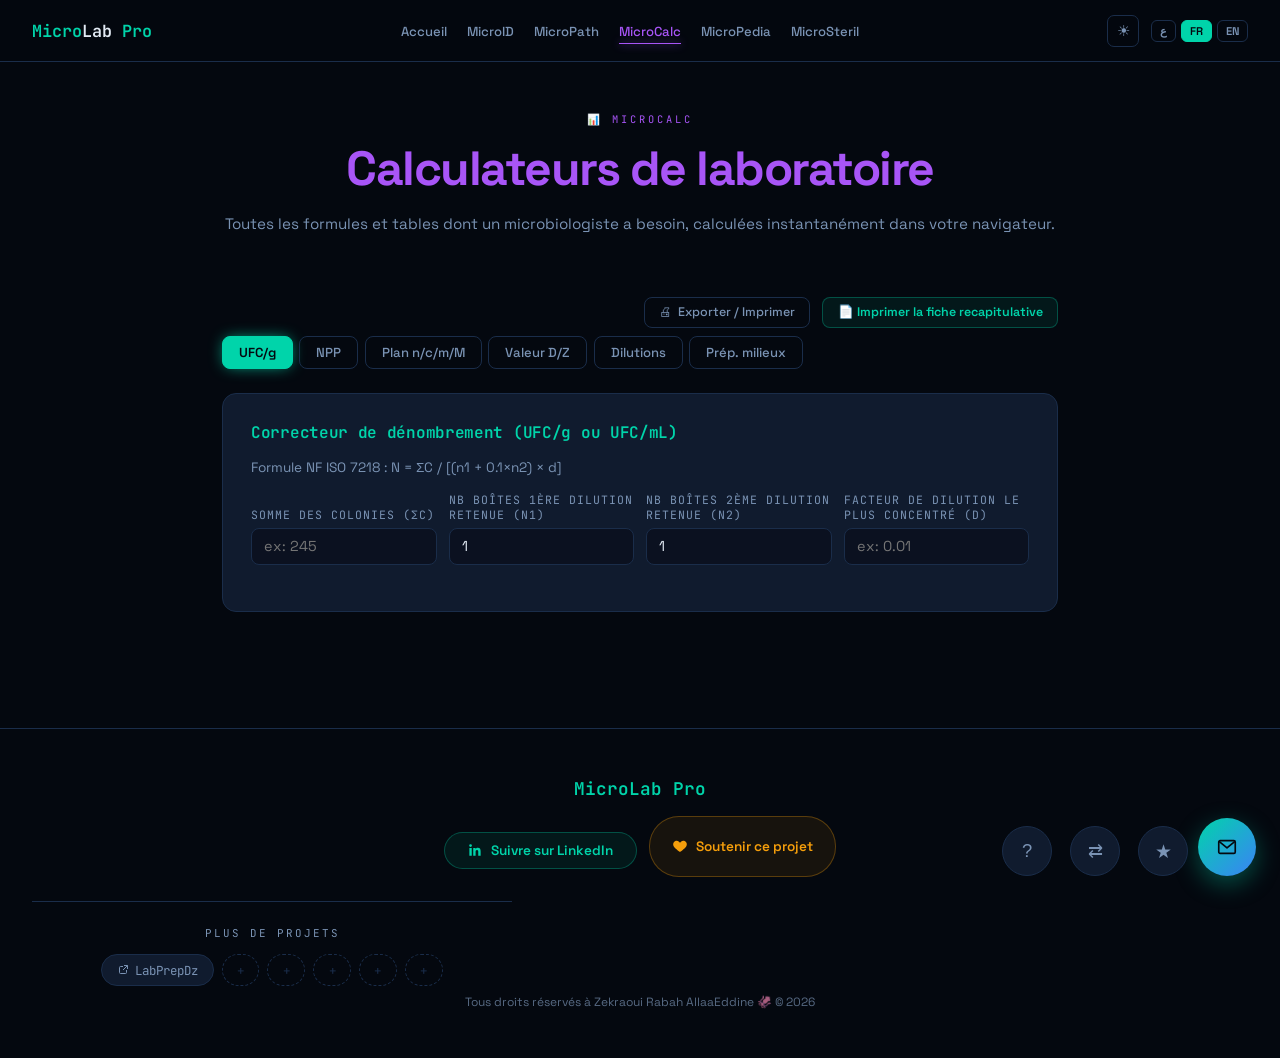
==== commit 61ac2740: "Update canonical and Open Graph URLs in microcalc.html" ====
--- a/tools/microcalc.html
+++ b/tools/microcalc.html
@@ -5,21 +5,21 @@
 <meta name="viewport" content="width=device-width, initial-scale=1.0"/>
 <title>MicroCalc : Calculateurs de laboratoire microbiologie (UFC, NPP, D/Z)</title>
 <meta name="description" content="Calculateurs gratuits pour microbiologistes : correcteur UFC/g, table NPP, plan d'echantillonnage n/c/m/M, valeur D et Z, series de dilutions, preparation de milieux et molarite."/>
-<link rel="canonical" href="https://YOURDOMAIN.com/tools/microcalc.html"/>
+<link rel="canonical" href="https://intj-boy.github.io/MicroLabPro/tools/microcalc.html"/>
 <meta property="og:type" content="website"/>
 <meta property="og:title" content="MicroCalc : Calculateurs de laboratoire"/>
 <meta property="og:description" content="Toutes les formules et tables dont un microbiologiste a besoin, calculees instantanement."/>
-<meta property="og:url" content="https://YOURDOMAIN.com/tools/microcalc.html"/>
-<meta property="og:image" content="https://YOURDOMAIN.com/og-image.png"/>
+<meta property="og:url" content="https://intj-boy.github.io/MicroLabPro/tools/microcalc.html"/>
+<meta property="og:image" content="https://intj-boy.github.io/MicroLabPro/og-image.png"/>
 <script type="application/ld+json">
 {
   "@context": "https://schema.org",
   "@type": "WebApplication",
   "name": "MicroCalc",
-  "url": "https://YOURDOMAIN.com/tools/microcalc.html",
+  "url": "https://intj-boy.github.io/MicroLabPro/tools/microcalc.html",
   "description": "Suite de calculateurs pour la microbiologie et le controle qualite de laboratoire.",
   "applicationCategory": "EducationalApplication",
-  "isPartOf": { "@type": "WebSite", "name": "MicroLab Pro", "url": "https://YOURDOMAIN.com/" }
+  "isPartOf": { "@type": "WebSite", "name": "MicroLab Pro", "url": "https://intj-boy.github.io/MicroLabPro/" }
 }
 </script>
 <link rel="preconnect" href="https://fonts.googleapis.com"/>
